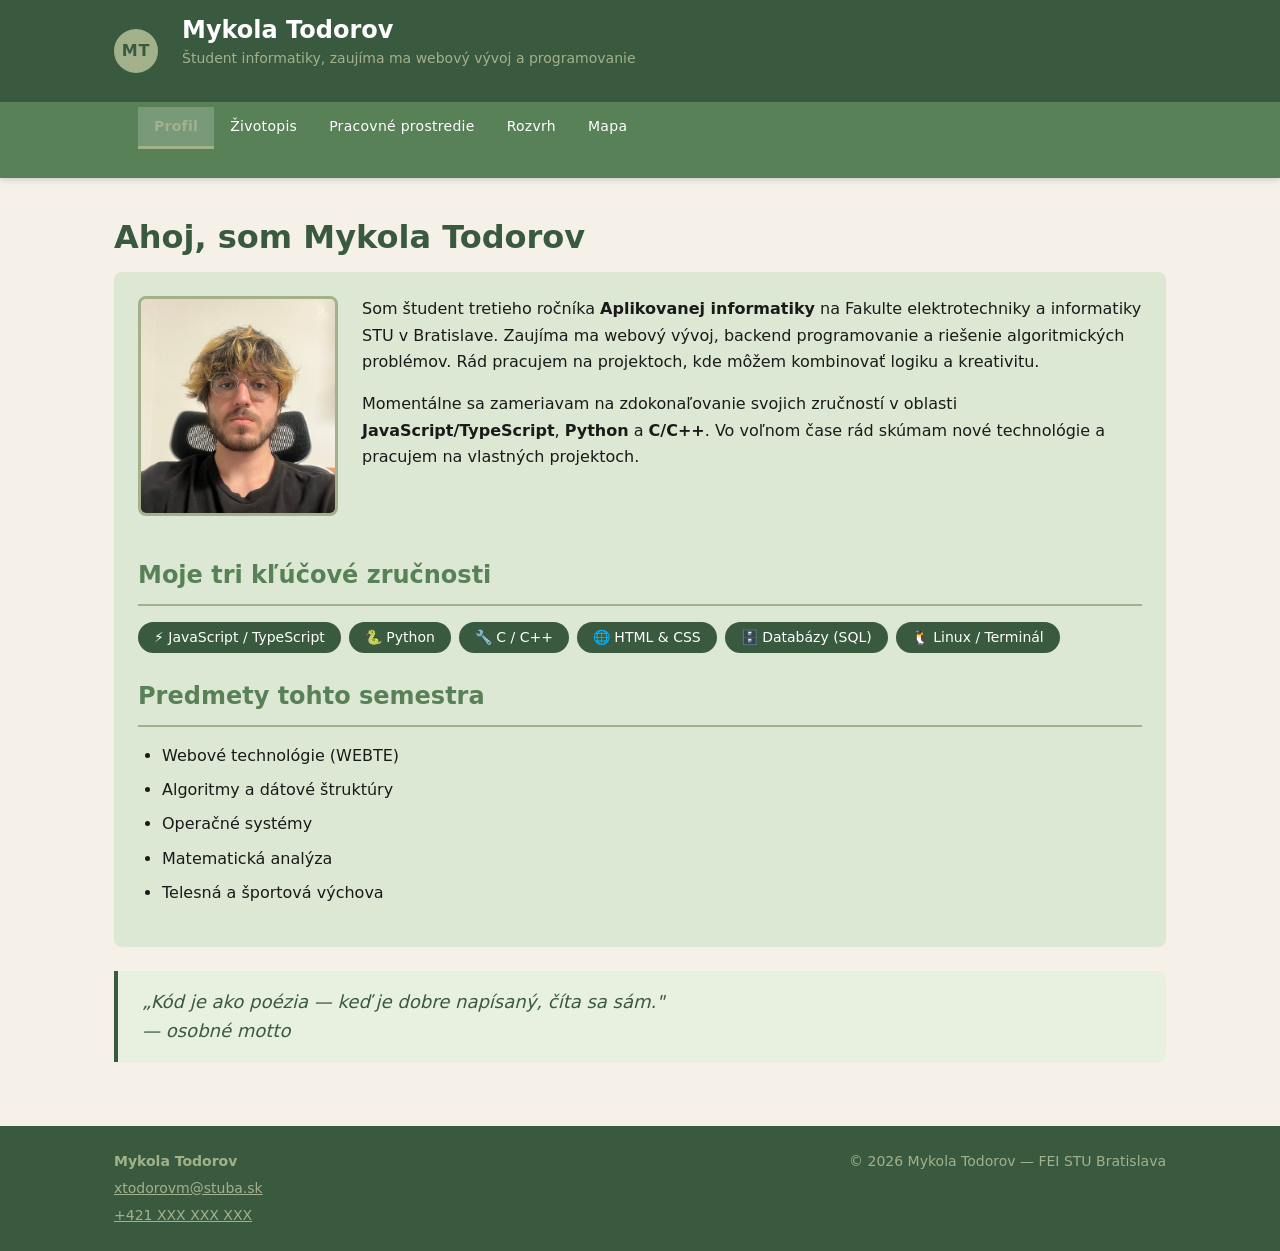
==== Z1_Todorov/index.html @ 9317f02c "add:Z1_Todorov" ====
<!DOCTYPE html>
<html lang="sk">
<head>
  <meta charset="UTF-8">
  <meta name="viewport" content="width=device-width, initial-scale=1">
  <title>Mykola Todorov — Profil</title>
  <meta name="description" content="Osobná webová vizitka Mykolu Todorova — študenta aplikovanej informatiky na FEI STU v Bratislave.">
  <!-- Open Graph -->
  <meta property="og:title" content="Mykola Todorov — Profil">
  <meta property="og:description" content="Študent aplikovanej informatiky, zaujíma ma webový vývoj a programovanie.">
  <meta property="og:image" content="img/me.jpg">
  <!-- Favicon -->
  <link rel="icon" type="image/svg+xml" href="favicon.svg">
  <!-- Styles -->
  <link rel="stylesheet" href="css/styles.css">
  <style>
    /* --- Profile-specific styles --- */
    .profile-intro {
      display: flow-root; /* clearfix for float */
    }

    .profile-photo {
      float: left;
      width: 200px;
      height: 220px;
      object-fit: cover;
      border-radius: var(--radius);
      margin-right: var(--space-md);
      margin-bottom: var(--space);
      border: 3px solid var(--color-accent);
    }

    .key-skills {
      list-style: none;
      padding: 0;
      display: flex;
      flex-wrap: wrap;
      gap: var(--space-sm);
    }

    .key-skills li {
      background-color: var(--color-brand);
      color: #fff;
      padding: 4px var(--space);
      border-radius: 20px;
      font-size: var(--font-size-sm);
      font-weight: 500;
      margin-bottom: 0;
    }

    .profile-motto {
      border-left: 4px solid var(--color-brand);
      padding: var(--space) var(--space-md);
      background-color: var(--color-surface-alt);
      border-radius: 0 var(--radius) var(--radius) 0;
      font-style: italic;
      font-size: var(--font-size-lg);
      color: var(--color-brand);
    }

    @media (max-width: 600px) {
      .profile-photo {
        float: none;
        display: block;
        width: 100%;
        height: auto;
        margin-right: 0;
      }
    }
  </style>
</head>
<body>
  <!-- Skip link -->
  <a class="skip-link" href="#main-content">Preskočiť na obsah</a>

  <!-- Header -->
  <header class="site-header">
    <div class="container">
      <a class="monogram" href="index.html" aria-label="Domov — MT monogram">MT</a>
      <div class="header-info">
        <a class="site-title" href="index.html">Mykola Todorov</a>
        <p class="site-tagline">Študent informatiky, zaujíma ma webový vývoj a programovanie</p>
      </div>
    </div>
  </header>

  <!-- Navigation -->
  <nav class="site-nav" aria-label="Hlavná navigácia">
    <div class="container">
      <button class="nav__toggle" aria-expanded="false" aria-controls="main-nav" aria-label="Otvoriť menu">&#9776;</button>
      <ul class="nav__list" id="main-nav">
        <li><a class="nav__link nav__link--active" href="index.html" aria-current="page">Profil</a></li>
        <li><a class="nav__link" href="pages/cv.html">Životopis</a></li>
        <li><a class="nav__link" href="pages/workspace.html">Pracovné prostredie</a></li>
        <li><a class="nav__link" href="pages/schedule.html">Rozvrh</a></li>
        <li><a class="nav__link" href="pages/map.html">Mapa</a></li>
      </ul>
    </div>
  </nav>

  <!-- Main content -->
  <main id="main-content">
    <div class="container">

      <h1>Ahoj, som Mykola Todorov</h1>

      <section class="card" aria-label="Krátky profil">
        <div class="profile-intro">
          <img
            class="profile-photo"
            src="img/me.jpg"
            alt="Mykola Todorov — portrétna fotografia"
            width="200"
            height="220"
            loading="lazy"
          >
          <p>
            Som študent tretieho ročníka <strong>Aplikovanej informatiky</strong> na Fakulte elektrotechniky
            a informatiky STU v Bratislave. Zaujíma ma webový vývoj, backend programovanie a riešenie
            algoritmických problémov. Rád pracujem na projektoch, kde môžem kombinovať logiku a kreativitu.
          </p>
          <p>
            Momentálne sa zameriavam na zdokonaľovanie svojich zručností v oblasti
            <strong>JavaScript/TypeScript</strong>, <strong>Python</strong> a <strong>C/C++</strong>.
            Vo voľnom čase rád skúmam nové technológie a pracujem na vlastných projektoch.
          </p>
        </div>

        <h2>Moje tri kľúčové zručnosti</h2>
        <ul class="key-skills">
          <li>⚡ JavaScript / TypeScript</li>
          <li>🐍 Python</li>
          <li>🔧 C / C++</li>
          <li>🌐 HTML &amp; CSS</li>
          <li>🗄️ Databázy (SQL)</li>
          <li>🐧 Linux / Terminál</li>
        </ul>

        <h2>Predmety tohto semestra</h2>
        <ul>
          <li>Webové technológie (WEBTE)</li>
          <li>Algoritmy a dátové štruktúry</li>
          <li>Operačné systémy</li>
          <li>Matematická analýza</li>
          <li>Telesná a športová výchova</li>
        </ul>
      </section>

      <!-- Aside with motto -->
      <aside aria-label="Životné motto">
        <blockquote class="card profile-motto">
          „Kód je ako poézia — keď je dobre napísaný, číta sa sám."
          <footer>— osobné motto</footer>
        </blockquote>
      </aside>

    </div>
  </main>

  <!-- Footer -->
  <footer class="site-footer">
    <div class="container">
      <address>
        <strong>Mykola Todorov</strong>
        <a href="mailto:xtodorovm@stuba.sk">xtodorovm@stuba.sk</a>
        <a href="tel:+421000000000">+421 XXX XXX XXX</a>
      </address>
      <div class="footer-sources">
        <p>&copy; 2026 Mykola Todorov — FEI STU Bratislava</p>
      </div>
    </div>
  </footer>

  <script src="js/script.js"></script>
</body>
</html>
---- Z1_Todorov/css/styles.css ----
/* ============================================================
   styles.css — shared design system for all 5 sub-pages
   Author: Mykola Todorov | FEI STU
   ============================================================ */

/* --- CSS Custom Properties (Design Tokens) --- */
:root {
  /* Brand colors */
  --color-brand:     #3a5a40;   /* dark moss green */
  --color-brand-alt: #588157;   /* medium sage green */

  /* Accent */
  --color-accent:    #a3b18a;   /* soft sage */

  /* Text & background */
  --color-text:      #1a1a1a;
  --color-text-muted:#4a4a4a;
  --color-bg:        #f5f0e8;   /* warm beige */
  --color-surface:   #dce8d4;   /* pastel green surface */
  --color-surface-alt: #e8f0e0;

  /* Borders & radius */
  --radius:          8px;
  --radius-sm:       4px;

  /* Spacing */
  --space:           1rem;
  --space-sm:        0.5rem;
  --space-md:        1.5rem;
  --space-lg:        2.5rem;
  --space-xl:        4rem;

  /* Typography */
  --font-base:       'Inter', system-ui, sans-serif;
  --font-mono:       'Fira Mono', monospace;
  --font-size-sm:    0.875rem;
  --font-size-base:  1rem;
  --font-size-lg:    1.125rem;
  --font-size-xl:    1.5rem;
  --font-size-2xl:   2rem;

  /* Transitions */
  --transition:      0.2s ease;

  /* Layout */
  --max-width:       1100px;
  --nav-height:      60px;
}

/* --- Reset & Base --- */
*, *::before, *::after {
  box-sizing: border-box;
  margin: 0;
  padding: 0;
}

html {
  scroll-behavior: smooth;
}

body {
  font-family: var(--font-base);
  font-size: var(--font-size-base);
  color: var(--color-text);
  background-color: var(--color-bg);
  line-height: 1.65;
  min-height: 100vh;
  display: flex;
  flex-direction: column;
}

/* --- Skip Link (Accessibility) --- */
.skip-link {
  position: absolute;
  top: -999px;
  left: var(--space);
  background: var(--color-brand);
  color: #fff;
  padding: var(--space-sm) var(--space);
  border-radius: var(--radius);
  text-decoration: none;
  font-weight: 600;
  z-index: 1000;
}

.skip-link:focus {
  top: var(--space);
}

/* --- Focus Visible --- */
:focus-visible {
  outline: 2.5px solid var(--color-brand);
  outline-offset: 3px;
  border-radius: var(--radius-sm);
}

/* --- Fluid Container --- */
.container {
  width: 100%;
  max-width: var(--max-width);
  margin-inline: auto;
  padding-inline: var(--space-md);
}

/* ============================================================
   HEADER
   ============================================================ */
.site-header {
  background-color: var(--color-brand);
  color: #fff;
  padding-block: var(--space);
}

.site-header .container {
  display: flex;
  align-items: center;
  gap: var(--space-md);
}

/* Monogram / logo */
.monogram {
  display: inline-flex;
  align-items: center;
  justify-content: center;
  width: 44px;
  height: 44px;
  background-color: var(--color-accent);
  color: var(--color-brand);
  border-radius: 50%;
  font-weight: 700;
  font-size: 1rem;
  letter-spacing: 0.05em;
  text-decoration: none;
  flex-shrink: 0;
  transition: transform var(--transition);
}

.monogram:hover {
  transform: scale(1.08);
}

.header-info {
  flex: 1;
}

.site-title {
  font-size: var(--font-size-xl);
  font-weight: 700;
  color: #fff;
  text-decoration: none;
  display: block;
  line-height: 1.2;
}

.site-tagline {
  font-size: var(--font-size-sm);
  color: var(--color-accent);
  margin-top: 2px;
}

/* ============================================================
   NAVIGATION
   ============================================================ */
.site-nav {
  background-color: var(--color-brand-alt);
  position: sticky;
  top: 0;
  z-index: 100;
  box-shadow: 0 2px 6px rgba(0,0,0,0.15);
}

.nav__list {
  list-style: none;
  display: flex;
  gap: 0;
  align-items: center;
  height: var(--nav-height);
}

.nav__link {
  display: block;
  padding: var(--space-sm) var(--space);
  color: #fff;
  text-decoration: none;
  font-weight: 500;
  font-size: var(--font-size-sm);
  letter-spacing: 0.02em;
  transition: background-color var(--transition), color var(--transition);
  height: 100%;
  display: flex;
  align-items: center;
  border-bottom: 3px solid transparent;
}

.nav__link:hover {
  background-color: rgba(255,255,255,0.15);
  border-bottom-color: var(--color-accent);
}

.nav__link--active {
  background-color: rgba(255,255,255,0.2);
  border-bottom-color: var(--color-accent);
  color: var(--color-accent);
  font-weight: 700;
}

/* Hamburger */
.nav__toggle {
  display: none;
  background: none;
  border: none;
  cursor: pointer;
  padding: var(--space-sm);
  color: #fff;
  font-size: 1.4rem;
  line-height: 1;
}

.nav__toggle[aria-expanded="true"] + .nav__list {
  display: flex;
}

/* ============================================================
   MAIN CONTENT
   ============================================================ */
main {
  flex: 1;
  padding-block: var(--space-lg);
}

h1 {
  font-size: var(--font-size-2xl);
  color: var(--color-brand);
  margin-bottom: var(--space);
  line-height: 1.2;
}

h2 {
  font-size: var(--font-size-xl);
  color: var(--color-brand-alt);
  margin-block: var(--space-md) var(--space);
  padding-bottom: var(--space-sm);
  border-bottom: 2px solid var(--color-accent);
}

h3 {
  font-size: var(--font-size-lg);
  color: var(--color-brand);
  margin-bottom: var(--space-sm);
}

p {
  margin-bottom: var(--space);
  color: var(--color-text);
}

a {
  color: var(--color-brand);
  transition: color var(--transition);
}

a:hover {
  color: var(--color-brand-alt);
}

ul, ol {
  padding-left: var(--space-md);
  margin-bottom: var(--space);
}

li {
  margin-bottom: var(--space-sm);
}

/* Card / surface box */
.card {
  background-color: var(--color-surface);
  border-radius: var(--radius);
  padding: var(--space-md);
  margin-bottom: var(--space-md);
}

/* ============================================================
   FOOTER
   ============================================================ */
.site-footer {
  background-color: var(--color-brand);
  color: var(--color-accent);
  padding-block: var(--space-md);
  font-size: var(--font-size-sm);
  margin-top: auto;
}

.site-footer .container {
  display: flex;
  flex-wrap: wrap;
  gap: var(--space);
  align-items: flex-start;
  justify-content: space-between;
}

.site-footer address {
  font-style: normal;
  display: flex;
  flex-direction: column;
  gap: 4px;
}

.site-footer a {
  color: var(--color-accent);
}

.site-footer a:hover {
  color: #fff;
}

.footer-sources {
  text-align: right;
}

.footer-sources p {
  color: var(--color-accent);
  margin-bottom: 4px;
}

/* ============================================================
   BUTTONS — consistent across all pages
   ============================================================ */
.btn {
  display: inline-flex;
  align-items: center;
  gap: var(--space-sm);
  padding: var(--space-sm) var(--space);
  background-color: var(--color-brand);
  color: #fff;
  border: 2px solid var(--color-brand);
  border-radius: var(--radius);
  font-size: var(--font-size-sm);
  font-weight: 600;
  cursor: pointer;
  text-decoration: none;
  transition: background-color var(--transition), color var(--transition);
  font-family: inherit;
}

.btn:hover {
  background-color: var(--color-brand-alt);
  border-color: var(--color-brand-alt);
  color: #fff;
}

.btn--active,
.btn.active {
  background-color: var(--color-accent);
  border-color: var(--color-accent);
  color: var(--color-text);
}

.btn--outline {
  background-color: transparent;
  color: var(--color-brand);
}

.btn--outline:hover {
  background-color: var(--color-brand);
  color: #fff;
}

/* ============================================================
   RESPONSIVE — Mobile first
   ============================================================ */
@media (max-width: 768px) {
  .nav__toggle {
    display: flex;
    align-items: center;
    margin-inline-start: auto;
    margin-inline-end: var(--space-sm);
  }

  .site-nav .container {
    display: flex;
    align-items: center;
    height: var(--nav-height);
    position: relative;
  }

  .nav__list {
    display: none;
    flex-direction: column;
    position: absolute;
    top: var(--nav-height);
    left: 0;
    right: 0;
    background-color: var(--color-brand-alt);
    height: auto;
    padding-block: var(--space-sm);
    box-shadow: 0 4px 10px rgba(0,0,0,0.2);
    z-index: 200;
  }

  .nav__list.nav--open {
    display: flex;
  }

  .nav__link {
    width: 100%;
    height: auto;
    padding: var(--space-sm) var(--space-md);
  }

  h1 { font-size: var(--font-size-xl); }
  h2 { font-size: var(--font-size-lg); }

  .site-footer .container {
    flex-direction: column;
  }

  .footer-sources {
    text-align: left;
  }
}

/* ============================================================
   UTILITIES
   ============================================================ */
.visually-hidden {
  position: absolute;
  width: 1px;
  height: 1px;
  padding: 0;
  margin: -1px;
  overflow: hidden;
  clip: rect(0, 0, 0, 0);
  white-space: nowrap;
  border: 0;
}

/* ============================================================
   REDUCED MOTION
   ============================================================ */
@media (prefers-reduced-motion: reduce) {
  *, *::before, *::after {
    animation-duration: 0.01ms !important;
    transition-duration: 0.01ms !important;
  }
  html {
    scroll-behavior: auto;
  }
}
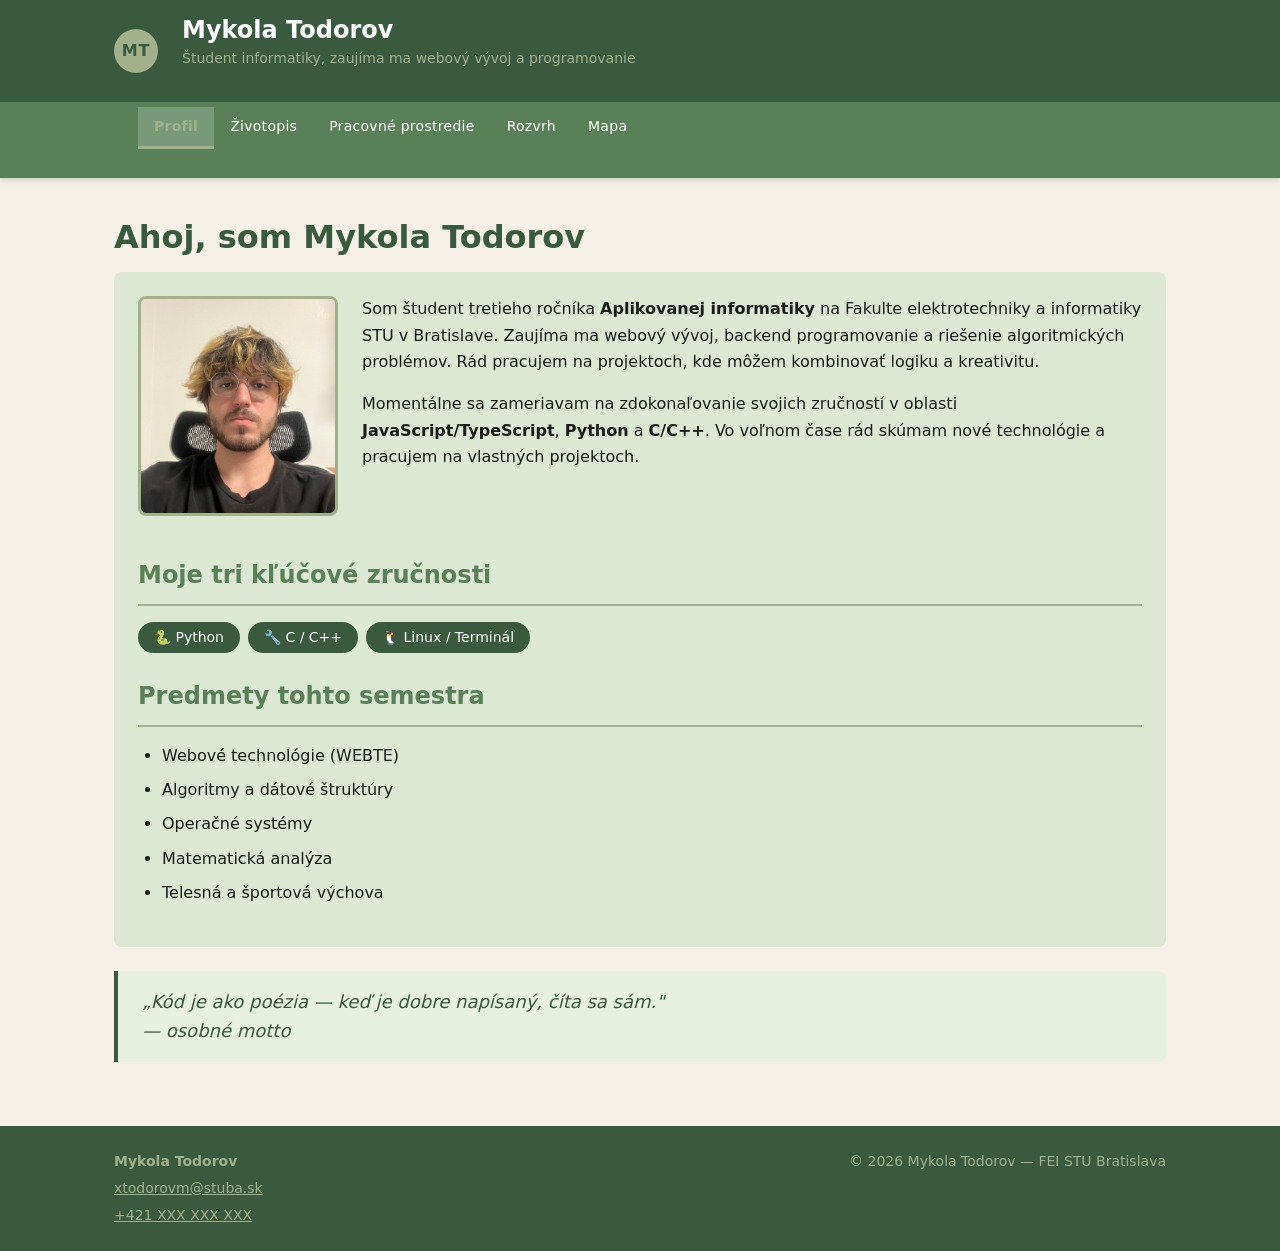
==== commit 7ae250a0: "red:red 1.0" ====
--- a/Z1_Todorov/index.html
+++ b/Z1_Todorov/index.html
@@ -1,10 +1,12 @@
 <!DOCTYPE html>
 <html lang="sk">
+
 <head>
   <meta charset="UTF-8">
   <meta name="viewport" content="width=device-width, initial-scale=1">
   <title>Mykola Todorov — Profil</title>
-  <meta name="description" content="Osobná webová vizitka Mykolu Todorova — študenta aplikovanej informatiky na FEI STU v Bratislave.">
+  <meta name="description"
+    content="Osobná webová vizitka Mykolu Todorova — študenta aplikovanej informatiky na FEI STU v Bratislave.">
   <!-- Open Graph -->
   <meta property="og:title" content="Mykola Todorov — Profil">
   <meta property="og:description" content="Študent aplikovanej informatiky, zaujíma ma webový vývoj a programovanie.">
@@ -16,7 +18,8 @@
   <style>
     /* --- Profile-specific styles --- */
     .profile-intro {
-      display: flow-root; /* clearfix for float */
+      display: flow-root;
+      /* clearfix for float */
     }
 
     .profile-photo {
@@ -69,6 +72,7 @@
     }
   </style>
 </head>
+
 <body>
   <!-- Skip link -->
   <a class="skip-link" href="#main-content">Preskočiť na obsah</a>
@@ -87,7 +91,8 @@
   <!-- Navigation -->
   <nav class="site-nav" aria-label="Hlavná navigácia">
     <div class="container">
-      <button class="nav__toggle" aria-expanded="false" aria-controls="main-nav" aria-label="Otvoriť menu">&#9776;</button>
+      <button class="nav__toggle" aria-expanded="false" aria-controls="main-nav"
+        aria-label="Otvoriť menu">&#9776;</button>
       <ul class="nav__list" id="main-nav">
         <li><a class="nav__link nav__link--active" href="index.html" aria-current="page">Profil</a></li>
         <li><a class="nav__link" href="pages/cv.html">Životopis</a></li>
@@ -106,14 +111,8 @@
 
       <section class="card" aria-label="Krátky profil">
         <div class="profile-intro">
-          <img
-            class="profile-photo"
-            src="img/me.jpg"
-            alt="Mykola Todorov — portrétna fotografia"
-            width="200"
-            height="220"
-            loading="lazy"
-          >
+          <img class="profile-photo" src="img/me.jpg" alt="Mykola Todorov — portrétna fotografia" width="200"
+            height="220" loading="lazy">
           <p>
             Som študent tretieho ročníka <strong>Aplikovanej informatiky</strong> na Fakulte elektrotechniky
             a informatiky STU v Bratislave. Zaujíma ma webový vývoj, backend programovanie a riešenie
@@ -128,11 +127,8 @@
 
         <h2>Moje tri kľúčové zručnosti</h2>
         <ul class="key-skills">
-          <li>⚡ JavaScript / TypeScript</li>
           <li>🐍 Python</li>
           <li>🔧 C / C++</li>
-          <li>🌐 HTML &amp; CSS</li>
-          <li>🗄️ Databázy (SQL)</li>
           <li>🐧 Linux / Terminál</li>
         </ul>
 
@@ -173,4 +169,5 @@
 
   <script src="js/script.js"></script>
 </body>
-</html>
+
+</html>
